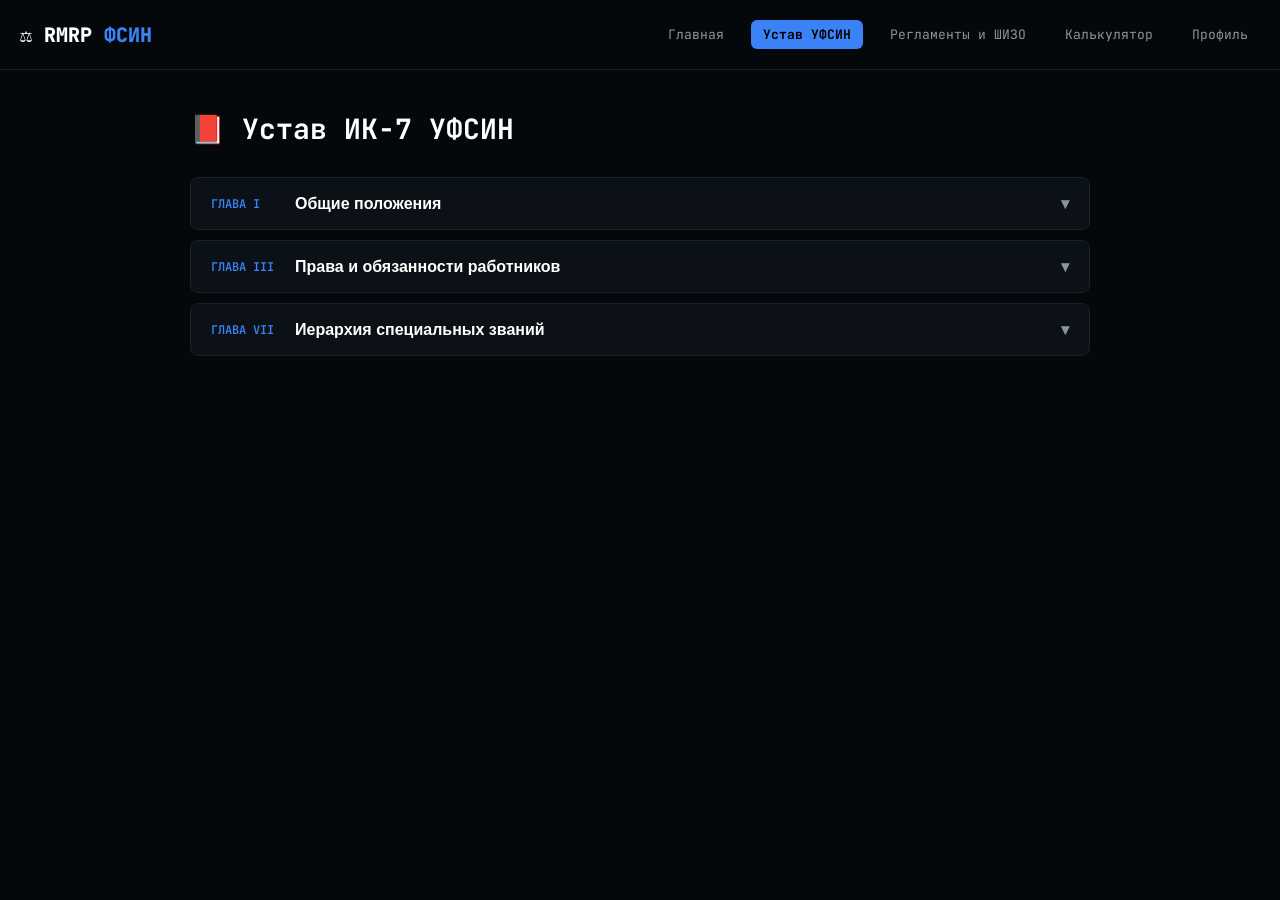
==== federation-charter.html @ 446c1165 "Create federation-charter.html" ====
<!DOCTYPE html>
<html lang="ru">
<head>
<meta charset="UTF-8">
<meta name="viewport" content="width=device-width, initial-scale=1.0">
<title>RMRP | Устав УФСИН (ИК-7)</title>
<link href="https://fonts.googleapis.com/css2?family=Inter:wght@400;600;800&family=JetBrains+Mono:wght@400;700&display=swap" rel="stylesheet">
<style>
:root { --bg: #05080a; --card: #0b1116; --border: #16222d; --accent: #3b82f6; --text: #c9d1d9; --dim: #8b949e; }
body { background: var(--bg); color: var(--text); font-family: 'Inter', sans-serif; margin: 0; padding: 0; }
header { border-bottom: 1px solid var(--border); padding: 20px; display: flex; justify-content: space-between; align-items: center; }
.logo { font-size: 20px; font-weight: 900; font-family: 'JetBrains Mono', monospace; color: #fff; text-decoration: none; }
.logo span { color: var(--accent); }
nav { display: flex; gap: 15px; font-family: 'JetBrains Mono', monospace; font-size: 13px; }
nav a { color: var(--dim); text-decoration: none; padding: 6px 12px; border-radius: 6px; }
nav a.active { background: var(--accent); color: #000; font-weight: bold; }
.container { max-width: 900px; margin: 40px auto; padding: 0 20px; }
h1 { font-family: 'JetBrains Mono', monospace; color: #fff; margin-bottom: 30px; font-size: 28px; }
.accordion { display: flex; flex-direction: column; gap: 10px; }
.acc-item { background: var(--card); border: 1px solid var(--border); border-radius: 8px; overflow: hidden; }
.acc-header { width: 100%; display: flex; align-items: center; gap: 14px; padding: 16px 20px; background: transparent; border: none; cursor: pointer; text-align: left; color: #fff; font-size: 16px; font-weight: 600; }
.acc-header:hover { background: rgba(59, 130, 246, 0.05); }
.acc-num { font-size: 12px; color: var(--accent); font-family: 'JetBrains Mono', monospace; text-transform: uppercase; min-width: 70px; }
.acc-title { flex: 1; }
.acc-arrow { color: var(--dim); transition: 0.3s; }
.acc-item.open .acc-arrow { transform: rotate(180deg); color: var(--accent); }
.acc-body { max-height: 0; overflow: hidden; transition: max-height 0.4s ease; }
.acc-item.open .acc-body { max-height: 5000px; }
.acc-text { padding: 0 20px 20px 20px; font-size: 14.5px; line-height: 1.7; color: var(--text); border-top: 1px dashed var(--border); padding-top: 15px; }
.acc-text p { margin-bottom: 10px; }
</style>
</head>
<body>
<header>
  <a href="index.html" class="logo">⚖️ RMRP <span>ФСИН</span></a>
  <nav>
    <a href="index.html">Главная</a>
    <a href="federation-charter.html" class="active">Устав УФСИН</a>
    <a href="federation-rules.html">Регламенты и ШИЗО</a>
    <a href="audit.html">Калькулятор</a>
    <a href="profile.html">Профиль</a>
  </nav>
</header>

<div class="container">
  <h1>📕 Устав ИК-7 УФСИН</h1>
  
  <div class="accordion" id="accordion">
    <div class="acc-item">
      <button class="acc-header"><span class="acc-num">Глава I</span><span class="acc-title">Общие положения</span><span class="acc-arrow">▾</span></button>
      <div class="acc-body"><div class="acc-text">
        <p><strong>1.1.</strong> Настоящий Устав является локальным нормативным актом, регламентирующим деятельность Исправительной колонии №7 Управления Федеральной службы исполнения наказаний Российской Федерации по Рублевскому федеральному округу (далее — ИК-7 УФСИН).</p>
        <p><strong>1.2.</strong> Учредителем ИК-7 УФСИН является Правительство Рублевского Федерального округа.</p>
        <p><strong>1.3.</strong> ИК-7 УФСИН является государственным учреждением. Местонахождение организации: Московская область, автодорога Исаково — Зарайск, 4-й километр, владение 1.</p>
      </div></div>
    </div>

    <div class="acc-item">
      <button class="acc-header"><span class="acc-num">Глава III</span><span class="acc-title">Права и обязанности работников</span><span class="acc-arrow">▾</span></button>
      <div class="acc-body"><div class="acc-text">
        <p><strong>3.1. Обязанности сотрудника:</strong> знать служебные обязанности, исполнять приказы, соблюдать субординацию, не разглашать гостайну, применять физическую силу в случаях, установленных законом.</p>
        <p><strong>3.2. Запреты сотрудника:</strong> хранить/употреблять наркотики, самовольно покидать пост, иметь связи с криминальными группировками, использовать служебное имущество не по назначению.</p>
        <p><strong>3.4. Субординация:</strong> Согласие: «Так точно!»; Несогласие: «Никак нет!»; Приказ: «Есть!».</p>
      </div></div>
    </div>

    <div class="acc-item">
      <button class="acc-header"><span class="acc-num">Глава VII</span><span class="acc-title">Иерархия специальных званий</span><span class="acc-arrow">▾</span></button>
      <div class="acc-body"><div class="acc-text">
        <p><strong>Высший начальствующий состав:</strong> Генерал внутренней службы РФ; Генерал-полковник; Генерал-лейтенант; Генерал-майор.</p>
        <p><strong>Старший начальствующий состав:</strong> Полковник; Подполковник; Майор.</p>
        <p><strong>Средний начальствующий состав:</strong> Капитан; Старший лейтенант; Лейтенант; Младший лейтенант.</p>
        <p><strong>Младший начальствующий состав:</strong> Старший прапорщик; Прапорщик; Старшина; Старший сержант; Сержант; Младший сержант.</p>
        <p><strong>Рядовой состав:</strong> Рядовой.</p>
      </div></div>
    </div>
  </div>
</div>

<script>
  document.querySelectorAll('.acc-header').forEach(function(btn){
    btn.addEventListener('click', function(){
      var item = btn.closest('.acc-item');
      var isOpen = item.classList.contains('open');
      document.querySelectorAll('.acc-item').forEach(function(i){ i.classList.remove('open'); });
      if (!isOpen) item.classList.add('open');
    });
  });
</script>
</body>
</html>
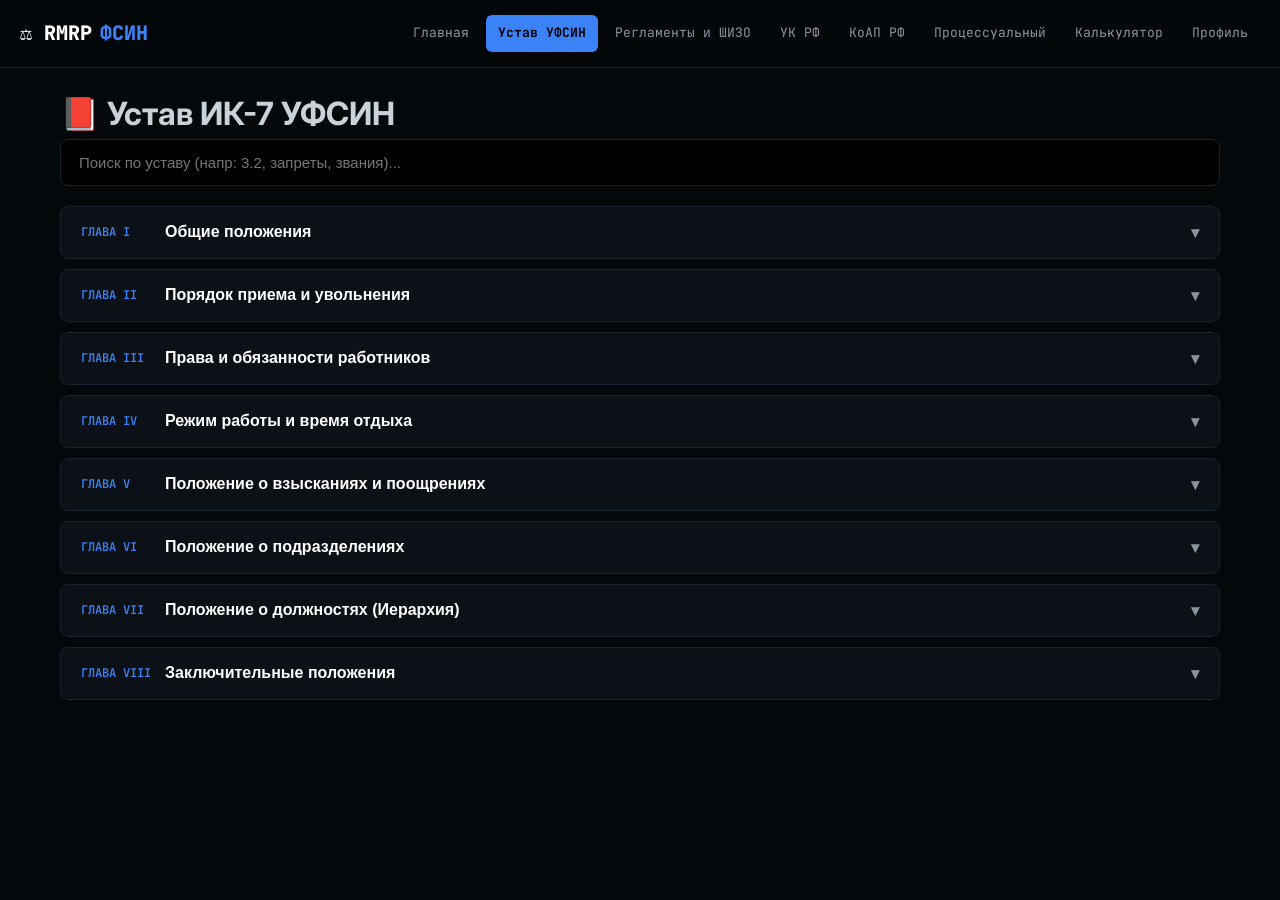
==== commit 512cd962: "Update federation-charter.html" ====
--- a/federation-charter.html
+++ b/federation-charter.html
@@ -5,87 +5,134 @@
 <meta name="viewport" content="width=device-width, initial-scale=1.0">
 <title>RMRP | Устав УФСИН (ИК-7)</title>
 <link href="https://fonts.googleapis.com/css2?family=Inter:wght@400;600;800&family=JetBrains+Mono:wght@400;700&display=swap" rel="stylesheet">
-<style>
-:root { --bg: #05080a; --card: #0b1116; --border: #16222d; --accent: #3b82f6; --text: #c9d1d9; --dim: #8b949e; }
-body { background: var(--bg); color: var(--text); font-family: 'Inter', sans-serif; margin: 0; padding: 0; }
-header { border-bottom: 1px solid var(--border); padding: 20px; display: flex; justify-content: space-between; align-items: center; }
-.logo { font-size: 20px; font-weight: 900; font-family: 'JetBrains Mono', monospace; color: #fff; text-decoration: none; }
-.logo span { color: var(--accent); }
-nav { display: flex; gap: 15px; font-family: 'JetBrains Mono', monospace; font-size: 13px; }
-nav a { color: var(--dim); text-decoration: none; padding: 6px 12px; border-radius: 6px; }
-nav a.active { background: var(--accent); color: #000; font-weight: bold; }
-.container { max-width: 900px; margin: 40px auto; padding: 0 20px; }
-h1 { font-family: 'JetBrains Mono', monospace; color: #fff; margin-bottom: 30px; font-size: 28px; }
-.accordion { display: flex; flex-direction: column; gap: 10px; }
-.acc-item { background: var(--card); border: 1px solid var(--border); border-radius: 8px; overflow: hidden; }
-.acc-header { width: 100%; display: flex; align-items: center; gap: 14px; padding: 16px 20px; background: transparent; border: none; cursor: pointer; text-align: left; color: #fff; font-size: 16px; font-weight: 600; }
-.acc-header:hover { background: rgba(59, 130, 246, 0.05); }
-.acc-num { font-size: 12px; color: var(--accent); font-family: 'JetBrains Mono', monospace; text-transform: uppercase; min-width: 70px; }
-.acc-title { flex: 1; }
-.acc-arrow { color: var(--dim); transition: 0.3s; }
-.acc-item.open .acc-arrow { transform: rotate(180deg); color: var(--accent); }
-.acc-body { max-height: 0; overflow: hidden; transition: max-height 0.4s ease; }
-.acc-item.open .acc-body { max-height: 5000px; }
-.acc-text { padding: 0 20px 20px 20px; font-size: 14.5px; line-height: 1.7; color: var(--text); border-top: 1px dashed var(--border); padding-top: 15px; }
-.acc-text p { margin-bottom: 10px; }
-</style>
+<link rel="stylesheet" href="style.css">
 </head>
 <body>
+
 <header>
   <a href="index.html" class="logo">⚖️ RMRP <span>ФСИН</span></a>
   <nav>
     <a href="index.html">Главная</a>
     <a href="federation-charter.html" class="active">Устав УФСИН</a>
     <a href="federation-rules.html">Регламенты и ШИЗО</a>
+    <a href="uk.html">УК РФ</a>
+    <a href="koap.html">КоАП РФ</a>
+    <a href="process.html">Процессуальный</a>
     <a href="audit.html">Калькулятор</a>
     <a href="profile.html">Профиль</a>
   </nav>
 </header>
 
-<div class="container">
+<div class="container mt-20">
   <h1>📕 Устав ИК-7 УФСИН</h1>
   
+  <div class="doc-tools">
+    <input type="text" class="doc-search" placeholder="Поиск по уставу (напр: 3.2, запреты, звания)...">
+  </div>
+
   <div class="accordion" id="accordion">
+    
+    <!-- ГЛАВА I -->
     <div class="acc-item">
       <button class="acc-header"><span class="acc-num">Глава I</span><span class="acc-title">Общие положения</span><span class="acc-arrow">▾</span></button>
       <div class="acc-body"><div class="acc-text">
         <p><strong>1.1.</strong> Настоящий Устав является локальным нормативным актом, регламентирующим деятельность Исправительной колонии №7 Управления Федеральной службы исполнения наказаний Российской Федерации по Рублевскому федеральному округу (далее — ИК-7 УФСИН).</p>
         <p><strong>1.2.</strong> Учредителем ИК-7 УФСИН является Правительство Рублевского Федерального округа.</p>
         <p><strong>1.3.</strong> ИК-7 УФСИН является государственным учреждением. Местонахождение организации: Московская область, автодорога Исаково — Зарайск, 4-й километр, владение 1.</p>
+        <p><strong>1.4.</strong> Управление ИК-7 УФСИН осуществляется начальником учреждения и его заместителями.</p>
+        <p><strong>1.5.</strong> Внесение изменений в настоящий Устав осуществляется руководством УФСИН с обязательным последующим утверждением Правительством Рублевского федерального округа.</p>
+        <p><strong>1.6.</strong> Настоящий Устав регламентирует в соответствии с законодательством порядок приема и увольнения работников, основные права, обязанности и ответственность сторон, режим работы, время отдыха, применяемые меры поощрения и взыскания, а также иные вопросы регулирования служебных отношений.</p>
+        <p><strong>1.7.</strong> Настоящий Устав обязателен для исполнения всеми сотрудниками учреждения.</p>
+        <p><strong>1.8.</strong> Служебная дисциплина — соблюдение сотрудником установленных законодательством Российской Федерации, настоящим уставом, приказами и распоряжениями руководителей порядка и правил исполнения служебных обязанностей.</p>
+        <p><strong>1.9.</strong> Служебная дисциплина в ИК-7 УФСИН обеспечивается: а) ответственностью каждого сотрудника за выполнение своих служебных обязанностей; б) соблюдением порядка и правил выполнения служебных обязанностей; в) неукоснительным исполнением приказов, не противоречащих законодательству; г) соблюдением требований к служебному поведению; д) поддержанием уровня квалификации; е) воспитанием сотрудников; ж) ответственностью руководителя за состояние дисциплины; з) осуществлением повседневного контроля; и) обоснованным применением мер поощрения и взысканий; к) уважением чести и достоинства подчиненных.</p>
       </div></div>
     </div>
 
+    <!-- ГЛАВА II -->
+    <div class="acc-item">
+      <button class="acc-header"><span class="acc-num">Глава II</span><span class="acc-title">Порядок приема и увольнения</span><span class="acc-arrow">▾</span></button>
+      <div class="acc-body"><div class="acc-text">
+        <p><strong>2.1.</strong> Перечень документов для трудоустройства во ФСИН: а) Паспорт гражданина РФ; б) Медицинская карта; в) Справка от нарколога; г) Водительское удостоверение; д) Личное дело.</p>
+        <p><strong>2.2.</strong> Критерии гражданина для вступления во ФСИН: а) Возраст от 18 лет; б) Моральная и физическая подготовка; в) Адекватность и опрятный внешний вид; г) Отсутствие непогашенной судимости.</p>
+        <p><strong>2.3.</strong> Расторжение трудового договора и увольнение сотрудника осуществляются в порядке, предусмотренном трудовым законодательством РФ, в том числе при достижении сотрудником трех дисциплинарных выговоров.</p>
+      </div></div>
+    </div>
+
+    <!-- ГЛАВА III -->
     <div class="acc-item">
       <button class="acc-header"><span class="acc-num">Глава III</span><span class="acc-title">Права и обязанности работников</span><span class="acc-arrow">▾</span></button>
       <div class="acc-body"><div class="acc-text">
-        <p><strong>3.1. Обязанности сотрудника:</strong> знать служебные обязанности, исполнять приказы, соблюдать субординацию, не разглашать гостайну, применять физическую силу в случаях, установленных законом.</p>
-        <p><strong>3.2. Запреты сотрудника:</strong> хранить/употреблять наркотики, самовольно покидать пост, иметь связи с криминальными группировками, использовать служебное имущество не по назначению.</p>
-        <p><strong>3.4. Субординация:</strong> Согласие: «Так точно!»; Несогласие: «Никак нет!»; Приказ: «Есть!».</p>
+        <p><strong>3.1. Обязанности сотрудника:</strong> а) знать служебные обязанности и соблюдать внутренний устав УФСИН, законы РФ; б) исполнять приказы; в) соблюдать субординацию, безоговорочно выполнять приказы старшего по званию; г) проявлять уважение ко всем сотрудникам; д) не разглашать государственную и иную охраняемую тайну; е) знать руководство УФСИН и Правительства РФ в лицо; ж) применять физическую силу, специальные средства, оружие в случаях и порядке, установленном законодательством; з) закрывать все двери и ворота на территории учреждения; и) в случае проникновения посторонних лиц задержать нарушителя; к) соблюдать распорядок дня и режим работы; л) проходить регулярную аттестацию и повышать квалификацию; м) при заступлении на службу иметь при себе рабочую боди-камеру и включенную служебную рацию.</p>
+        <p><strong>3.2. Запреты сотрудника:</strong> а) хранить, употреблять, распространять наркотические или психотропные вещества, проносить и употреблять спиртные напитки; б) самовольно покидать пост или территорию учреждения без оформления рапорта на отгул; в) иметь контакты и связь с криминальными группировками; г) использовать служебное имущество не по назначению; д) намеренно портить государственное или чужое частное имущество; е) приводить или пропускать на территорию учреждения третьих лиц без пропуска. <em>Исключения: Допуск на закрытую территорию без пропуска имеют Полномочный представитель Президента, Губернатор и Вице-губернаторы, Министр юстиции и его заместители, сотрудники аппарата Минюста, начальник территориального органа ФСБ, Председатель Совета Федерации, Председатель законодательного собрания, судьи, сотрудники прокуратуры и следователи СК при предъявлении удостоверения. Сотрудники УИС обязаны сопровождать указанных лиц.</em> ж) нарушать приказы или игнорировать запросы по рации; з) въезжать на личном транспорте на территорию (кроме зарегистрированного в реестре); и) использовать личный транспорт по форме при исполнении; к) причинять вред сотрудникам, предоставлять ложные сведения руководству; л) осуществлять проезд на территорию без проверки документов, пропуска и осмотра автомобиля (исключение: высший начальствующий состав); м) осуществлять отдых во время несения службы вне специально отведенных мест (кроме краткосрочного отдыха в Раздевалке или комнате Отдыха); н) иметь татуировки на видных частях тела, носить нерегламентированные аксессуары, бороды и усы, выступающие за уголки рта; о) оскорблять или унижать честь и достоинство гражданских лиц и сотрудников других структур; п) выезжать в город без разрешения Старшего Состава; р) сотрудникам в звании рядового и младшего сержанта заходить на территорию Блока «А» и Блока «Б».</p>
+        <p><strong>3.3. Этика и поведение:</strong> а) соблюдать высокие стандарты профессиональной этики; б) уважительно общаться с гражданскими лицами; в) поддерживать опрятный внешний вид; г) воздерживаться от публичного обсуждения внутренних вопросов службы; д) соблюдать конфиденциальность; е) не допускать конфликтов на рабочем месте.</p>
+        <p><strong>3.4. Субординация:</strong> а) устное общение регламентируется правилами субординации; б) согласие выражается фразой: «Так точно!»; несогласие: «Никак нет!»; подтверждение приказа: «Есть!»; в) обращение к старшему по званию: «Товарищ (звание), разрешите обратиться!»; г) запрещено вступать в спор или конфликт со старшим по званию.</p>
+        <p><strong>3.5. Правила пользования рацией:</strong> а) запрещены словесные перепалки с использованием мата и бранных слов; б) запрещено создавать конфликтные ситуации, засорять частоту рации шумом и посторонними разговорами; в) необходимо находиться в режиме рации и быть готовым к приему сообщений, запрещено игнорировать обращения.</p>
+        <p><strong>3.6. Правила ношения формы:</strong> а) носить чистую форму, соответствующую званию и служебному положению; б) запрещено ношение нерегламентированных украшений; в) соблюдать дресс-код; г) парадная форма надевается только на официальные мероприятия; д) боевую специальную форму ОБР другим подразделениям разрешено носить только при проведении специальной операции/нападения; е) высший и старший начальствующий состав носит форму строго в соответствии с регламентом.</p>
       </div></div>
     </div>
 
+    <!-- ГЛАВА IV -->
     <div class="acc-item">
-      <button class="acc-header"><span class="acc-num">Глава VII</span><span class="acc-title">Иерархия специальных званий</span><span class="acc-arrow">▾</span></button>
+      <button class="acc-header"><span class="acc-num">Глава IV</span><span class="acc-title">Режим работы и время отдыха</span><span class="acc-arrow">▾</span></button>
       <div class="acc-body"><div class="acc-text">
-        <p><strong>Высший начальствующий состав:</strong> Генерал внутренней службы РФ; Генерал-полковник; Генерал-лейтенант; Генерал-майор.</p>
-        <p><strong>Старший начальствующий состав:</strong> Полковник; Подполковник; Майор.</p>
-        <p><strong>Средний начальствующий состав:</strong> Капитан; Старший лейтенант; Лейтенант; Младший лейтенант.</p>
-        <p><strong>Младший начальствующий состав:</strong> Старший прапорщик; Прапорщик; Старшина; Старший сержант; Сержант; Младший сержант.</p>
-        <p><strong>Рядовой состав:</strong> Рядовой.</p>
+        <p><strong>4.1.</strong> Каждый сотрудник имеет право на отдых в соответствии с трудовым законодательством РФ.</p>
+        <p><strong>4.2.</strong> Сотрудник имеет право на денежное довольствие, оплату за переработки, отпуск в соответствии с ТК РФ, а также на соблюдение трудовых норм и стандартов безопасности.</p>
+        <p><strong>4.3. Служебный график:</strong> Будни: с 09:00 до 21:00. Выходные и Праздничные дни: с 09:00 до 20:00. Обеденный перерыв: с 14:00 до 15:00.</p>
+        <p><strong>4.4.</strong> Сотрудникам разрешено осуществлять краткосрочный отдых (не более 1 часа) на территории ИК-7 строго в специально отведенных местах: гардероб, комната отдыха.</p>
+        <p><strong>4.5.</strong> После окончания служебного дня сотрудникам разрешено покидать территорию учреждения с соблюдением графика.</p>
+        <p><strong>4.6.</strong> Все сотрудники имеют право на гарантированный отпуск продолжительностью не более 7 дней и не более 1 раза в месяц по усмотрению руководства. В случае серьезных жизненных обстоятельств отпуск может быть оформлен на любое количество дней с одобрения Полковника/Генерал-майора.</p>
+        <p><strong>4.7.</strong> Всем сотрудникам разрешены отгулы общим сроком не более 60 мин в сутки, в количестве не более одного. Заявление подается по внутренним каналам связи и должно быть одобрено прямым начальством или Начальником / Заместителем начальника УФСИН.</p>
       </div></div>
     </div>
+
+    <!-- ГЛАВА V -->
+    <div class="acc-item">
+      <button class="acc-header"><span class="acc-num">Глава V</span><span class="acc-title">Положение о взысканиях и поощрениях</span><span class="acc-arrow">▾</span></button>
+      <div class="acc-body"><div class="acc-text">
+        <p><strong>5.1.</strong> При назначении дисциплинарного взыскания учитываются обстоятельства совершения проступка, личность виновного, его звание, должность, а также смягчающие и отягчающие обстоятельства. Дисциплинарное взыскание применяется не позднее 48 часов с момента совершения проступка. За каждый проступок применяется только одно взыскание.</p>
+        <p><strong>5.2. Виды дисциплинарных взысканий:</strong> Предупреждение (не заносится в личное дело). Выговор (заносится в личное дело). Увольнение (крайняя мера, применяется при грубых нарушениях или накоплении выговоров). <em>Примечание: 3 предупреждения приравниваются к 1 выговору; 3 выговора ведут к расторжению трудового договора (увольнению).</em></p>
+        <p><strong>5.3. Вынести взыскания могут:</strong> а) Начальник ФСИН; б) Заместители Начальника ФСИН; в) Начальник ОБП и его заместители; г) Начальники и заместители подразделений сотрудникам своих подразделений; д) Сотрудники ОБП путем передачи доказательств старшему составу.</p>
+        <p><strong>5.4. Виды поощрений:</strong> а) Объявление благодарности; б) Награждение почетной грамотой; в) Вручение ценных подарков или денежных премий; г) Представление к ведомственным наградам; д) Присвоение внеочередного специального звания; е) Поощрение за отличную службу (досрочное снятие выговора).</p>
+        <p><strong>5.5.</strong> Сотрудник может запросить отработку выговора путем выполнения дополнительных служебных обязанностей или общественно полезных работ.</p>
+      </div></div>
+    </div>
+
+    <!-- ГЛАВА VI -->
+    <div class="acc-item">
+      <button class="acc-header"><span class="acc-num">Глава VI</span><span class="acc-title">Положение о подразделениях</span><span class="acc-arrow">▾</span></button>
+      <div class="acc-body"><div class="acc-text">
+        <p><strong>6.1. ОБП (Отдел борьбы с правонарушениями).</strong> Осуществляет функции оперативно-режимного отдела и отдела собственной безопасности. Задачи: проведение служебных проверок; выявление фактов коррупции; контроль за соблюдением требований безопасности; контроль за образом жизни осужденных; предотвращение побегов; розыск осужденных, совершивших побег; участие в режимных мероприятиях; выявление проноса нелегальных предметов. <em>Полномочия: сотрудники ОБП уполномочены отдавать приказы любому сотруднику ФСИН, если они не противоречат законодательству (запрещено отдавать приказы начальникам и заместителям структурных подразделений).</em></p>
+        <p><strong>6.2. ОБР (Отдел быстрого реагирования).</strong> Осуществляет функции отдела охраны и надзора и отряда специального назначения. Задачи: организация караульной службы; контроль доступа на территорию; предотвращение попыток побега; задержание опасных преступников; борьба с беспорядками; освобождение заложников; защита высшего начальствующего состава ФСИН; сопровождение конвоев.</p>
+        <p><strong>6.3. МПЦ (Медико-профилактический центр).</strong> Осуществляет функции санитарной части. Задачи: обеспечение санитарно-эпидемиологического благополучия; профилактика инфекционных заболеваний; оказание медицинской помощи лицам, отбывающим наказание, и сотрудникам.</p>
+        <p><strong>6.4. ГоАр (Группа обеспечения Архивной работы).</strong> Осуществляет функции отдела кадров. Задачи: подбор и прием новых сотрудников; организация обучения; ведение личных дел; оформление приказов; консультирование сотрудников по вопросам службы.</p>
+      </div></div>
+    </div>
+
+    <!-- ГЛАВА VII -->
+    <div class="acc-item">
+      <button class="acc-header"><span class="acc-num">Глава VII</span><span class="acc-title">Положение о должностях (Иерархия)</span><span class="acc-arrow">▾</span></button>
+      <div class="acc-body"><div class="acc-text">
+        <p><strong>7.1. Приоритет выполнения приказов:</strong> выдан начальником УФСИН или его заместителем; выдан командиром/начальником отдела, в котором состоит сотрудник; выдан руководителем оперативного мероприятия вне зависимости от звания; выдан старшим по званию другого отдела.</p>
+        <p><strong>7.2. Иерархия специальных званий:</strong></p>
+        <p><em>Высший начальствующий состав:</em> Генерал внутренней службы РФ; Генерал-полковник внутренней службы; Генерал-лейтенант внутренней службы; Генерал-майор внутренней службы.</p>
+        <p><em>Старший начальствующий состав:</em> Полковник внутренней службы; Подполковник внутренней службы; Майор внутренней службы.</p>
+        <p><em>Средний начальствующий состав:</em> Капитан внутренней службы; Старший лейтенант внутренней службы; Лейтенант внутренней службы; Младший лейтенант внутренней службы.</p>
+        <p><em>Младший начальствующий состав:</em> Старший прапорщик внутренней службы; Прапорщик внутренней службы; Старшина внутренней службы; Старший сержант внутренней службы; Сержант внутренней службы; Младший сержант внутренней службы.</p>
+        <p><em>Рядовой состав:</em> Рядовой внутренней службы.</p>
+      </div></div>
+    </div>
+
+    <!-- ГЛАВА VIII -->
+    <div class="acc-item">
+      <button class="acc-header"><span class="acc-num">Глава VIII</span><span class="acc-title">Заключительные положения</span><span class="acc-arrow">▾</span></button>
+      <div class="acc-body"><div class="acc-text">
+        <p><strong>8.1.</strong> Настоящий Устав вступает в силу со дня его утверждения и применяется к отношениям, возникшим после введения его в действие.</p>
+      </div></div>
+    </div>
+
   </div>
 </div>
 
-<script>
-  document.querySelectorAll('.acc-header').forEach(function(btn){
-    btn.addEventListener('click', function(){
-      var item = btn.closest('.acc-item');
-      var isOpen = item.classList.contains('open');
-      document.querySelectorAll('.acc-item').forEach(function(i){ i.classList.remove('open'); });
-      if (!isOpen) item.classList.add('open');
-    });
-  });
-</script>
+<script src="script.js"></script>
 </body>
 </html>
--- a/style.css
+++ b/style.css
@@ -0,0 +1,79 @@
+:root {
+  --bg: #05080a; --card: #0b1116; --border: #16222d;
+  --accent: #3b82f6; --text: #c9d1d9; --dim: #8b949e;
+  --red: #e74c3c; --green: #2ecc71; --mono: 'JetBrains Mono', monospace;
+}
+* { box-sizing: border-box; margin: 0; padding: 0; }
+body { background: var(--bg); color: var(--text); font-family: 'Inter', sans-serif; line-height: 1.6; min-height: 100vh; }
+a { text-decoration: none; color: inherit; }
+.container { max-width: 1200px; margin: 0 auto; padding: 0 20px; }
+.mt-20 { margin-top: 20px; }
+
+/* ШАПКА */
+header { border-bottom: 1px solid var(--border); padding: 15px 20px; display: flex; justify-content: space-between; align-items: center; background: rgba(5, 8, 10, 0.85); backdrop-filter: blur(10px); position: sticky; top: 0; z-index: 100; }
+.logo { font-size: 20px; font-weight: 900; font-family: var(--mono); color: #fff; display: flex; align-items: center; gap: 8px; }
+.logo span { color: var(--accent); }
+nav { display: flex; gap: 5px; font-family: var(--mono); font-size: 13px; flex-wrap: wrap; align-items: center; }
+nav a { color: var(--dim); padding: 8px 12px; border-radius: 6px; transition: 0.2s; }
+nav a:hover { color: #fff; background: rgba(255,255,255,0.05); }
+nav a.active { background: var(--accent); color: #000; font-weight: bold; }
+
+/* ПОИСК */
+.doc-tools { margin-bottom: 20px; }
+.doc-search { width: 100%; padding: 14px 18px; background: #000; border: 1px solid var(--border); color: #fff; border-radius: 8px; font-size: 15px; outline: none; }
+.doc-search:focus { border-color: var(--accent); }
+
+/* АККОРДЕОН (СТАРЫЙ) */
+.accordion { display: flex; flex-direction: column; gap: 10px; }
+.acc-item { background: var(--card); border: 1px solid var(--border); border-radius: 8px; overflow: hidden; }
+.acc-header { width: 100%; display: flex; align-items: center; gap: 14px; padding: 16px 20px; background: transparent; border: none; cursor: pointer; text-align: left; color: #fff; font-size: 16px; font-weight: 600; }
+.acc-header:hover { background: rgba(59, 130, 246, 0.05); }
+.acc-num { font-size: 12px; color: var(--accent); font-family: var(--mono); text-transform: uppercase; min-width: 70px; }
+.acc-title { flex: 1; }
+.acc-arrow { color: var(--dim); transition: 0.3s; }
+.acc-item.open .acc-arrow { transform: rotate(180deg); color: var(--accent); }
+.acc-body { max-height: 0; overflow: hidden; transition: max-height 0.4s ease; }
+.acc-item.open .acc-body { max-height: 10000px; }
+.acc-text { padding: 0 20px 20px 20px; font-size: 14.5px; line-height: 1.7; color: var(--text); border-top: 1px dashed var(--border); padding-top: 15px; }
+.acc-text p { margin-bottom: 10px; }
+
+/* НОВЫЕ КАРТОЧКИ СТАТЕЙ (для УК и КоАП) */
+.article-card { background: var(--card); border: 1px solid var(--border); border-radius: 12px; padding: 16px 20px; margin-bottom: 12px; transition: 0.2s; }
+.article-card:hover { border-color: var(--accent); box-shadow: 0 4px 20px rgba(0,0,0,0.3); }
+.article-card.hit { outline: 2px solid var(--accent); box-shadow: 0 0 0 4px rgba(59, 130, 246, 0.15); }
+.art-head { display: flex; align-items: flex-start; gap: 12px; justify-content: space-between; flex-wrap: wrap; }
+.art-num { font-weight: 800; color: var(--accent); font-size: 15px; white-space: nowrap; }
+.art-title { font-weight: 700; font-size: 16px; flex: 1; min-width: 200px; color: #fff; }
+.art-body { margin-top: 10px; color: #c6d4e6; font-size: 14.5px; white-space: pre-wrap; }
+.badges { display: flex; gap: 6px; flex-wrap: wrap; margin-top: 12px; }
+.badge { font-size: 12px; font-weight: 700; padding: 4px 10px; border-radius: 999px; border: 1px solid var(--border); background: #111; }
+.b-fine { color: #ffd166; border-color: rgba(255,209,102,.35); background: rgba(255,209,102,.08); }
+.b-term { color: #ff7b8a; border-color: rgba(255,123,138,.35); background: rgba(255,123,138,.08); }
+.b-prp { color: #9b8cff; border-color: rgba(155,140,255,.35); background: rgba(155,140,255,.08); }
+.b-warn { color: #ffb020; border-color: rgba(255,176,32,.35); background: rgba(255,176,32,.08); }
+
+/* ПОДСВЕТКА ПОИСКА */
+mark { background: rgba(59, 130, 246, 0.3); color: #fff; border-radius: 3px; padding: 0 2px; }
+
+/* ИИ-ПОМОЩНИК */
+.ai-dropdown { position: absolute; top: 70px; right: 20px; width: 350px; background: #0b1116; border: 1px solid #a855f7; border-radius: 12px; box-shadow: 0 10px 40px rgba(0,0,0,0.8); display: none; flex-direction: column; z-index: 999; overflow: hidden; }
+.ai-dropdown.active { display: flex; animation: dropIn 0.3s ease; }
+@keyframes dropIn { from { opacity: 0; transform: translateY(-10px); } to { opacity: 1; transform: translateY(0); } }
+.ai-chat-head { padding: 12px 16px; border-bottom: 1px solid var(--border); background: #0f1419; display: flex; justify-content: space-between; align-items: center; font-family: var(--mono); font-size: 13px; font-weight: bold; color: #fff; }
+.ai-chat-body { max-height: 300px; overflow-y: auto; padding: 12px; display: flex; flex-direction: column; gap: 8px; background: #05080a; }
+.ai-msg { max-width: 85%; padding: 8px 12px; border-radius: 10px; font-size: 12.5px; line-height: 1.4; word-wrap: break-word; }
+.ai-msg.bot { background: rgba(168, 85, 247, 0.1); border: 1px solid rgba(168, 85, 247, 0.2); color: #c9d1d9; align-self: flex-start; }
+.ai-msg.user { background: #a855f7; color: #fff; align-self: flex-end; }
+.ai-msg a { color: #3b82f6; font-weight: bold; text-decoration: none; }
+.ai-chat-input-wrap { padding: 10px; border-top: 1px solid var(--border); display: flex; gap: 8px; background: #0f1419; }
+.ai-chat-input { flex: 1; padding: 8px 12px; border-radius: 6px; background: #000; border: 1px solid var(--border); color: #fff; outline: none; font-family: inherit; }
+.ai-chat-send { padding: 0 12px; border-radius: 6px; background: #a855f7; color: #fff; font-weight: bold; border: none; cursor: pointer; }
+
+/* КНОПКИ */
+.btn { background: var(--accent); color: #000; border: none; padding: 14px; border-radius: 8px; font-weight: 800; cursor: pointer; width: 100%; margin-top: 16px; font-family: 'Inter', sans-serif; transition: 0.2s; text-transform: uppercase; font-size: 14px; }
+.btn:hover { opacity: 0.9; transform: translateY(-2px); }
+.btn-blue { background: #3b82f6; color: #fff; }
+.btn-purple { background: #a855f7; color: #fff; }
+.btn-orange { background: #f39c12; color: #fff; }
+.btn-save { background: rgba(59, 130, 246, 0.2); color: var(--accent); border: 1px solid var(--accent); }
+.btn-save:hover { background: var(--accent); color: #000; }
